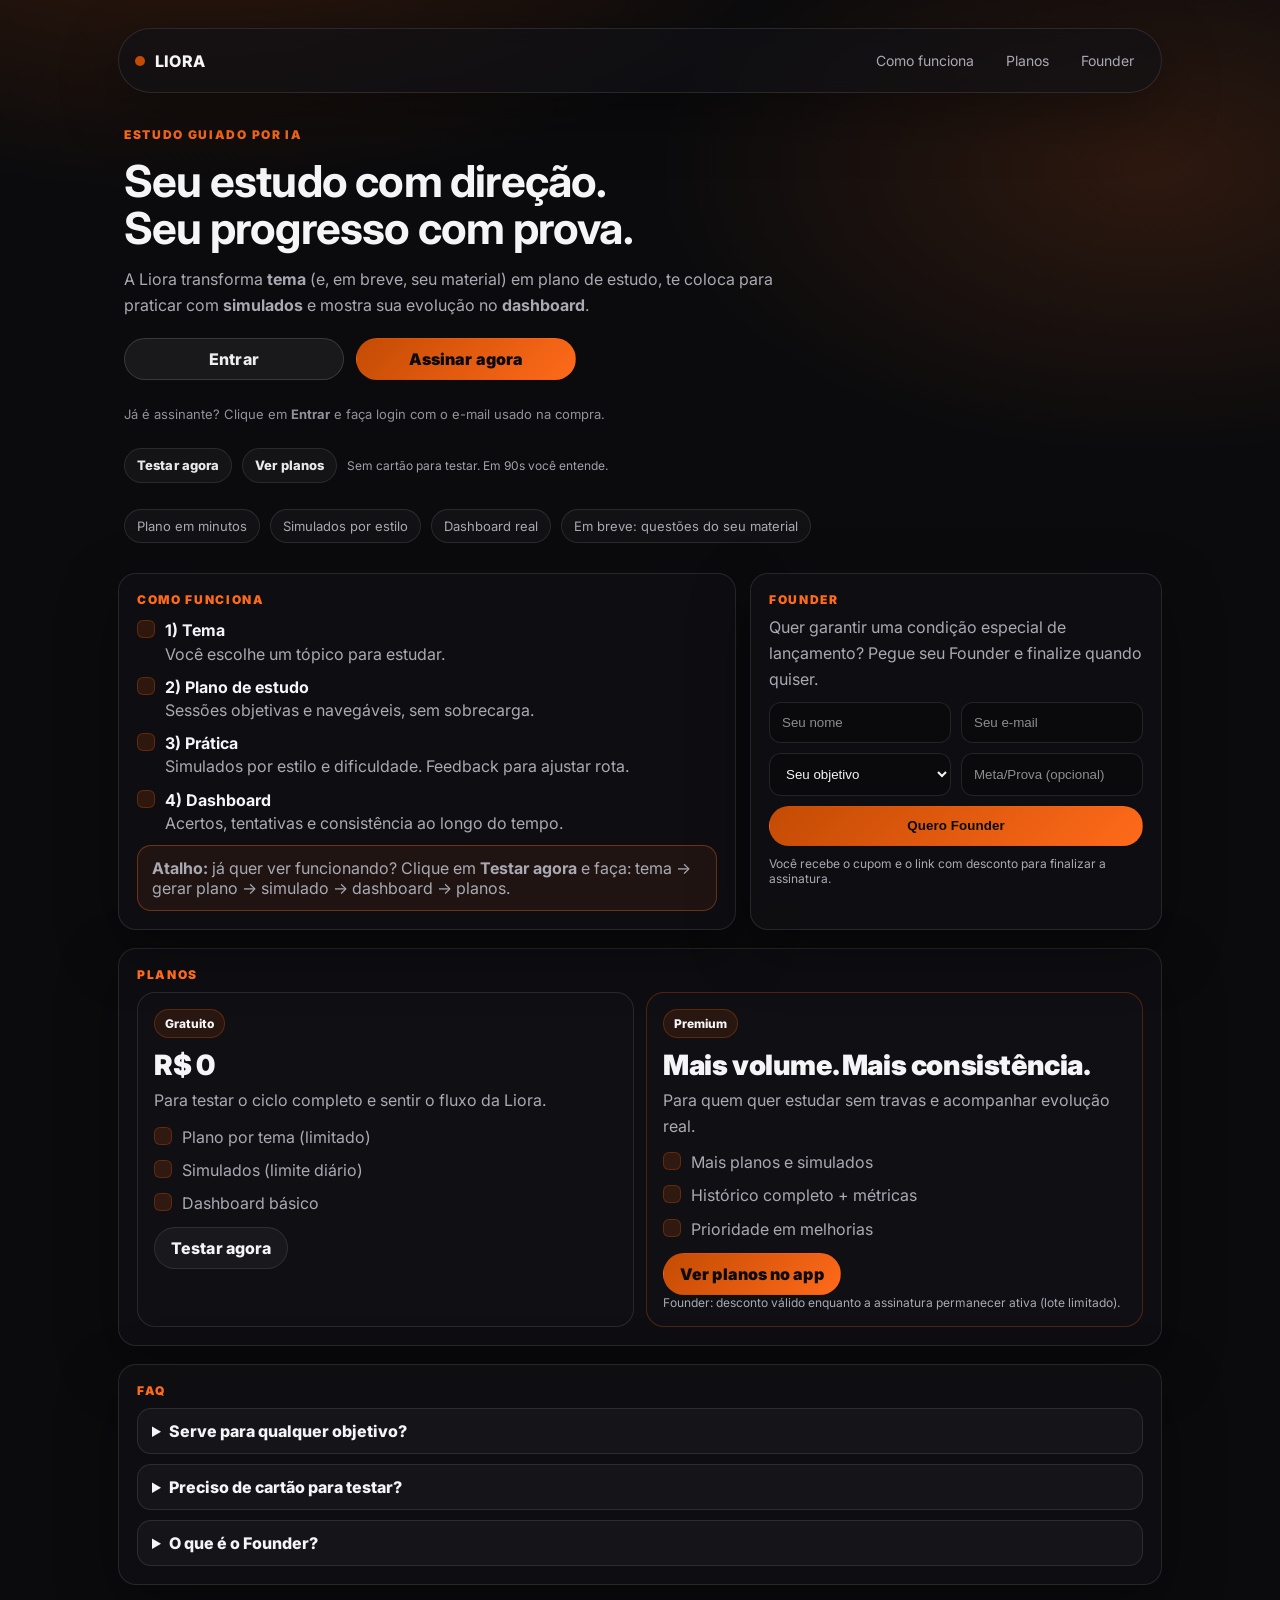
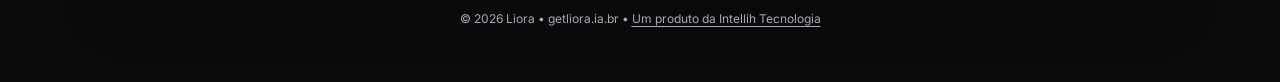
==== public/index.html @ 75ea6aef "Update index.html" ====
<!doctype html>
<html lang="pt-BR">
<head>
  <meta charset="utf-8" />
  <meta name="viewport" content="width=device-width, initial-scale=1" />
  <title>Liora — Estudo guiado por IA</title>
  <meta name="description" content="Transforme um tema em plano, pratique com simulados e acompanhe evolução no dashboard. Liora: estudo guiado por IA." />
  <meta name="theme-color" content="#0b0b0d" />

  <link rel="icon" href="/favicon.ico" />

  <!-- Open Graph -->
  <meta property="og:title" content="Liora — Estudo guiado por IA" />
  <meta property="og:description" content="Plano + Simulados + Dashboard. Estude com direção e consistência." />
  <meta property="og:type" content="website" />

  <!-- Fonte -->
  <link rel="preconnect" href="https://fonts.googleapis.com" />
  <link rel="preconnect" href="https://fonts.gstatic.com" crossorigin />
  <link href="https://fonts.googleapis.com/css2?family=Inter:wght@400;500;600;700;800;900&display=swap" rel="stylesheet" />

  <style>
    :root{
      --bg:#0b0b0d; --card:#121216; --text:#f5f5f7; --muted:#a9a9b3;
      --border: rgba(255,255,255,.10);
      --brand:#c44b04;
      --shadow: 0 20px 60px rgba(0,0,0,.35);
      --radius: 18px;
      --max: 1080px;
    }
    *{box-sizing:border-box}
    body{
      margin:0;
      font-family: Inter, ui-sans-serif, system-ui, -apple-system, Segoe UI, Roboto, Arial;
      background:
        radial-gradient(1100px 600px at 15% -10%, rgba(196,75,4,.25), transparent 60%),
        radial-gradient(900px 520px at 90% 10%, rgba(255,106,26,.14), transparent 55%),
        var(--bg);
      color:var(--text);
    }
    a{color:inherit; text-decoration:none}
    .wrap{max-width:var(--max); margin:0 auto; padding:28px 18px 56px}
    .nav{
      display:flex; align-items:center; justify-content:space-between;
      padding:14px 16px;
      border:1px solid var(--border);
      border-radius:999px;
      background: rgba(18,18,22,.65);
      backdrop-filter: blur(8px);
      box-shadow: var(--shadow);
      position: sticky; top: 14px; z-index: 10;
    }
    .brand{
      display:flex; gap:10px; align-items:center;
      font-weight:800; letter-spacing:.2px;
    }
    .dot{width:10px; height:10px; border-radius:50%; background:var(--brand)}
    .navlinks{display:flex; gap:10px; align-items:center; color:var(--muted); font-size:14px}
    .navlinks a{
      padding:8px 10px; border-radius:999px;
      border:1px solid transparent;
    }
    .navlinks a:hover{
      background: rgba(255,255,255,.06);
      border-color: rgba(255,255,255,.08);
      color: var(--text);
    }
    .hero{padding:34px 6px 12px; display:grid; gap:16px}
    .kicker{
      color:#ff6a1a; font-weight:900; font-size:12px;
      letter-spacing:.14em; text-transform:uppercase;
    }
    h1{
      margin:0;
      font-size:44px;
      line-height:1.06;
      letter-spacing:-.8px;
    }
    .sub{
      color:var(--muted);
      font-size:16px;
      line-height:1.6;
      max-width:68ch;
      margin:0;
    }
    .ctaRow{display:flex; gap:12px; flex-wrap:wrap; align-items:center; margin-top:4px}

    .btn{
      display:inline-flex; align-items:center; justify-content:center; gap:10px;
      padding:12px 16px;
      border-radius:999px;
      border:1px solid rgba(255,255,255,.10);
      background: rgba(255,255,255,.04);
      transition: transform .06s ease, background .15s ease, border-color .15s ease;
      user-select:none;
      cursor:pointer;
      font-weight:800;
      letter-spacing:.1px;
      line-height:1;
      white-space:nowrap;
    }
    .btn:hover{background: rgba(255,255,255,.07); border-color: rgba(255,255,255,.16)}
    .btn:active{transform: translateY(1px)}
    .btnPrimary{
      background: linear-gradient(135deg, #c44b04, #ff6a1a);
      border-color: transparent;
      color:#0b0b0d;
      font-weight:900;
    }
    .btnSecondary{
      background: rgba(255,255,255,.06);
      border-color: rgba(255,255,255,.14);
      color: rgba(255,255,255,.92);
    }
    .btnSecondary:hover{
      background: rgba(255,255,255,.09);
      border-color: rgba(255,255,255,.20);
    }
    .btnSmall{
      padding:10px 12px;
      font-size:13px;
    }

    .tiny{font-size:12px; color:var(--muted)}
    .pillRow{display:flex; gap:10px; flex-wrap:wrap; margin-top:10px}
    .pill{
      padding:8px 12px;
      border-radius:999px;
      border:1px solid rgba(255,255,255,.10);
      background: rgba(255,255,255,.03);
      color: var(--muted);
      font-size:13px;
    }
    .grid{
      margin-top:18px;
      display:grid;
      grid-template-columns: 1.2fr .8fr;
      gap:14px;
    }
    @media (max-width: 920px){
      .grid{grid-template-columns:1fr}
      h1{font-size:38px}
    }
    .card{
      border:1px solid rgba(255,255,255,.10);
      background: rgba(18,18,22,.65);
      border-radius: var(--radius);
      padding:18px;
      box-shadow: var(--shadow);
    }
    .list{margin:12px 0 0; padding:0; list-style:none; display:grid; gap:10px}
    .li{display:flex; gap:10px; align-items:flex-start; color:var(--muted); line-height:1.45}
    .check{
      width:18px; height:18px; border-radius:6px;
      background: rgba(196,75,4,.18);
      border:1px solid rgba(196,75,4,.35);
      flex:0 0 auto;
      margin-top:1px;
    }
    .li strong{color:var(--text)}
    .form{display:grid; gap:10px; margin-top:10px}
    .row{display:grid; grid-template-columns:1fr 1fr; gap:10px}
    @media (max-width:700px){ .row{grid-template-columns:1fr} }
    input, select{
      width:100%;
      padding:12px 12px;
      border-radius: 12px;
      border:1px solid rgba(255,255,255,.10);
      background: rgba(0,0,0,.25);
      color: var(--text);
      outline:none;
    }
    input::placeholder{color:#8d8d8d}
    .section{margin-top:18px}
    .pricing{display:grid; grid-template-columns:1fr 1fr; gap:12px; margin-top:10px}
    @media (max-width:920px){ .pricing{grid-template-columns:1fr} }
    .price{
      border:1px solid rgba(255,255,255,.10);
      border-radius: var(--radius);
      background: rgba(18,18,22,.65);
      padding:16px;
    }
    .tag{
      display:inline-flex; align-items:center; gap:8px;
      border:1px solid rgba(196,75,4,.35);
      background: rgba(196,75,4,.14);
      color: var(--text);
      padding:6px 10px;
      border-radius:999px;
      font-size:12px;
      font-weight:800;
    }
    .big{font-size:28px; font-weight:950; letter-spacing:-.4px; margin:10px 0 6px}
    .faq{display:grid; gap:10px; margin-top:10px}
    details{
      border:1px solid rgba(255,255,255,.10);
      background: rgba(255,255,255,.03);
      border-radius:14px;
      padding:12px 14px;
    }
    summary{cursor:pointer; font-weight:800}
    footer{margin-top:26px; color:var(--muted); font-size:12px; text-align:center}
    .danger{
      border:1px solid rgba(255,106,26,.35);
      background: rgba(255,106,26,.08);
      border-radius: 14px;
      padding:12px 14px;
      color: var(--muted);
      margin-top:10px;
    }
    code{font-family: ui-monospace, SFMono-Regular, Menlo, Monaco, Consolas, "Liberation Mono", monospace}

    /* =============================
       MODAL Founder (HTML fixo)
    ============================= */
    .modal{
      position:fixed; inset:0;
      display:none;
      align-items:center; justify-content:center;
      padding:18px;
      z-index:9999;
    }
    .modal.is-open{display:flex;}
    .modalBack{
      position:absolute; inset:0;
      background: rgba(0,0,0,.62);
      backdrop-filter: blur(6px);
    }
    .modalCard{
      position:relative;
      width:min(640px, 92vw);
      border:1px solid rgba(255,255,255,.12);
      background: rgba(18,18,22,.92);
      border-radius: 20px;
      box-shadow: 0 30px 90px rgba(0,0,0,.55);
      padding:18px;
    }
    .modalHead{
      display:flex; align-items:flex-start; justify-content:space-between; gap:12px;
    }
    .modalTitle{
      font-size:18px; font-weight:950; letter-spacing:-.2px;
    }
    .modalSub{
      margin-top:6px;
      color:var(--muted);
      font-size:13px;
      line-height:1.5;
      max-width:60ch;
    }
    .couponBox{
      margin-top:14px;
      border:1px dashed rgba(255,255,255,.18);
      border-radius: 16px;
      padding:14px;
      background: rgba(255,255,255,.03);
    }
    .couponLabel{
      color:var(--muted);
      font-size:12px;
      margin-bottom:8px;
    }
    .couponRow{
      display:flex;
      align-items:center;
      justify-content:space-between;
      gap:10px;
      flex-wrap:wrap;
    }
    .couponCode{
      font-size:22px;
      font-weight:950;
      letter-spacing:.14em;
    }
    .modalNote{
      margin-top:10px;
      color:var(--muted);
      font-size:12px;
      line-height:1.55;
    }
    .modalActions{
      margin-top:14px;
      display:flex;
      gap:10px;
      flex-wrap:wrap;
      justify-content:flex-start;
    }
  </style>
<!-- Meta Pixel Code -->
<script>
  !function(f,b,e,v,n,t,s)
  {if(f.fbq)return;n=f.fbq=function(){n.callMethod?
  n.callMethod.apply(n,arguments):n.queue.push(arguments)};
  if(!f._fbq)f._fbq=n;
  n.push=n;
  n.loaded=!0;
  n.version='2.0';
  n.queue=[];
  t=b.createElement(e);
  t.async=!0;
  t.src=v;
  s=b.getElementsByTagName(e)[0];
  s.parentNode.insertBefore(t,s)}(window, document,'script',
  'https://connect.facebook.net/en_US/fbevents.js');

  fbq('init', '1216858680616772');
  fbq('track', 'PageView');
</script>
<noscript>
  <img height="1" width="1" style="display:none"
       src="https://www.facebook.com/tr?id=1216858680616772&ev=PageView&noscript=1"/>
</noscript>
<!-- End Meta Pixel Code -->
</head>

<body>
  <div class="wrap">
    <div class="nav">
      <div class="brand"><span class="dot"></span><span>LIORA</span></div>
      <div class="navlinks">
        <a href="#como-funciona" data-ev="nav_how">Como funciona</a>
        <a href="#pricing" data-ev="nav_pricing">Planos</a>
        <a href="#founder" data-ev="nav_founder">Founder</a>
      </div>
    </div>

    <section class="hero">
      <div class="kicker">Estudo guiado por IA</div>
      <h1>Seu estudo com direção.<br>Seu progresso com prova.</h1>
      <p class="sub">
        A Liora transforma <strong>tema</strong> (e, em breve, seu material) em plano de estudo,
        te coloca para praticar com <strong>simulados</strong> e mostra sua evolução no <strong>dashboard</strong>.
      </p>

    <div class="ctaRow" style="display:flex; gap:12px; flex-wrap:wrap; align-items:center; margin-top:4px;">
      <a href="/app#login" class="btn btnSecondary" style="min-width:220px; text-align:center;">
        Entrar
      </a>
    
      <a href="https://pay.hotmart.com/I104401854N" class="btn btnPrimary" style="min-width:220px; text-align:center;" target="_blank" rel="noopener noreferrer">
        Assinar agora
      </a>
    </div>
    
    <div style="margin-top:10px; font-size:13px; opacity:.85; color: var(--muted);">
      Já é assinante? Clique em <b>Entrar</b> e faça login com o e-mail usado na compra.
    </div>
    
    <div class="ctaRow" style="display:flex; gap:10px; flex-wrap:wrap; margin-top:10px; opacity:.95;">
      <a class="btn btnSmall" id="btnTestar" href="/app#home" data-ev="cta_testar">
        Testar agora
      </a>
    
      <a class="btn btnSmall" href="/app#pricing" data-ev="cta_planos">
        Ver planos
      </a>
    
      <span class="tiny">Sem cartão para testar. Em 90s você entende.</span>
    </div>
      <div class="pillRow">
        <div class="pill">Plano em minutos</div>
        <div class="pill">Simulados por estilo</div>
        <div class="pill">Dashboard real</div>
        <div class="pill">Em breve: questões do seu material</div>
      </div>
    </section>

    <section id="como-funciona" class="grid">
      <div class="card">
        <div class="kicker">Como funciona</div>
        <ul class="list">
          <li class="li"><span class="check"></span><div><strong>1) Tema</strong><br>Você escolhe um tópico para estudar.</div></li>
          <li class="li"><span class="check"></span><div><strong>2) Plano de estudo</strong><br>Sessões objetivas e navegáveis, sem sobrecarga.</div></li>
          <li class="li"><span class="check"></span><div><strong>3) Prática</strong><br>Simulados por estilo e dificuldade. Feedback para ajustar rota.</div></li>
          <li class="li"><span class="check"></span><div><strong>4) Dashboard</strong><br>Acertos, tentativas e consistência ao longo do tempo.</div></li>
        </ul>

        <div class="danger">
          <strong>Atalho:</strong> já quer ver funcionando? Clique em <strong>Testar agora</strong> e faça:
          tema → gerar plano → simulado → dashboard → planos.
        </div>
      </div>

      <div class="card" id="founder">
        <div class="kicker">Founder</div>
        <p class="sub" style="margin-top:8px;">
          Quer garantir uma condição especial de lançamento? Pegue seu Founder e finalize quando quiser.
        </p>

        <form class="form" id="leadForm" autocomplete="on">
          <div class="row">
            <input name="nome" placeholder="Seu nome" />
            <input name="email" placeholder="Seu e-mail" type="email" required />
          </div>

          <div class="row">
            <select name="area">
              <option value="" disabled selected>Seu objetivo</option>
              <option>Concurso</option>
              <option>Certificação</option>
              <option>Faculdade</option>
              <option>Avaliação/Prova</option>
              <option>Outro</option>
            </select>
            <input name="prova" placeholder="Meta/Prova (opcional)" />
          </div>

          <button class="btn btnPrimary btnFounder" type="submit" id="btnFounder" data-ev="founder_submit">
            Quero Founder
          </button>

          <div class="tiny" id="founderHint">
            Você recebe o cupom e o link com desconto para finalizar a assinatura.
          </div>
        </form>
      </div>
    </section>

    <section id="pricing" class="section card">
      <div class="kicker">Planos</div>

      <div class="pricing">
        <div class="price">
          <div class="tag">Gratuito</div>
          <div class="big">R$ 0</div>
          <p class="sub">Para testar o ciclo completo e sentir o fluxo da Liora.</p>
          <ul class="list">
            <li class="li"><span class="check"></span><div>Plano por tema (limitado)</div></li>
            <li class="li"><span class="check"></span><div>Simulados (limite diário)</div></li>
            <li class="li"><span class="check"></span><div>Dashboard básico</div></li>
          </ul>
          <div class="ctaRow" style="margin-top:12px;">
            <a class="btn" href="/app#home" data-ev="pricing_testar">Testar agora</a>
          </div>
        </div>

        <div class="price" style="border-color: rgba(196,75,4,.35);">
          <div class="tag">Premium</div>
          <div class="big">Mais volume. Mais consistência.</div>
          <p class="sub">Para quem quer estudar sem travas e acompanhar evolução real.</p>
          <ul class="list">
            <li class="li"><span class="check"></span><div>Mais planos e simulados</div></li>
            <li class="li"><span class="check"></span><div>Histórico completo + métricas</div></li>
            <li class="li"><span class="check"></span><div>Prioridade em melhorias</div></li>
          </ul>
          <div class="ctaRow" style="margin-top:12px;">
            <a class="btn btnPrimary" href="/app#pricing" data-ev="pricing_ver_no_app">Ver planos no app</a>
          </div>
          <div class="tiny">
            Founder: desconto válido enquanto a assinatura permanecer ativa (lote limitado).
          </div>
        </div>
      </div>
    </section>

    <section class="section card">
      <div class="kicker">FAQ</div>
      <div class="faq">
        <details>
          <summary>Serve para qualquer objetivo?</summary>
          <div class="sub" style="margin-top:8px;">
            Sim. O ciclo é universal: plano por tema + prática + revisão por métricas.
          </div>
        </details>
        <details>
          <summary>Preciso de cartão para testar?</summary>
          <div class="sub" style="margin-top:8px;">
            Não. O gratuito é para você experimentar o fluxo completo antes de assinar.
          </div>
        </details>
        <details>
          <summary>O que é o Founder?</summary>
          <div class="sub" style="margin-top:8px;">
            Founder é uma condição especial de lançamento. Você recebe o cupom e o link com desconto.
            O desconto vale enquanto a assinatura permanecer ativa.
          </div>
        </details>
      </div>
    </section>

    <footer style="margin-top:26px; color:#a9a9b3; font-size:12px; text-align:center;">
      © <span id="yr"></span> Liora • getliora.ia.br •
      <a href="https://www.intellih.com.br/" target="_blank" rel="noopener noreferrer"
         style="color:inherit; text-decoration:underline; text-underline-offset:3px;">
        Um produto da Intellih Tecnologia
      </a>
    </footer>
  </div>

  <!-- Modal Founder (único, fixo no HTML) -->
  <div class="modal" id="founderModal" aria-hidden="true">
    <div class="modalBack" data-modal="close"></div>

    <div class="modalCard" role="dialog" aria-modal="true" aria-labelledby="founderTitle">
      <div class="modalHead">
        <div>
          <div class="modalTitle" id="founderTitle">Seu Founder está pronto</div>
          <div class="modalSub">
            Use o link com desconto (recomendado) ou copie o cupom e cole no checkout.
          </div>
        </div>

        <button class="btn btnSecondary btnSmall" type="button" data-modal="close">Fechar</button>
      </div>

      <div class="couponBox">
        <div class="couponLabel">Cupom</div>

        <div class="couponRow">
          <div class="couponCode" id="couponCode">FOUNDER30</div>
          <button class="btn btnSecondary btnSmall" type="button" id="btnCopyCoupon">Copiar</button>
        </div>

        <div class="modalNote">
          Desconto Founder válido enquanto a assinatura permanecer ativa. Lote limitado.
        </div>
      </div>

      <div class="modalActions">
        <a class="btn btnPrimary" id="btnPayFounder" href="https://pay.hotmart.com/I104401854N?off=oplx5hku" target="_blank" rel="noopener noreferrer">
          Assinar com desconto Founder
        </a>

        <a class="btn btnSecondary" href="/app#pricing" id="btnPlansApp">
          Ver planos no app
        </a>
      </div>
    </div>
  </div>

  <script>
    // =============================
    // Tracking mínimo (opcional)
    // =============================
    window.lioraDebug = window.lioraDebug ?? false;

    function track(ev, data = {}) {
      try {
        if (window.lioraDebug) console.log("📍", ev, data);
        if (typeof window.gtag === "function") window.gtag("event", ev, data);
        if (typeof window.fbq === "function") window.fbq("trackCustom", ev, data);
      } catch (e) {}
    }

    track("liora_lp_view", { path: location.pathname + location.hash });

    document.querySelectorAll("[data-ev]").forEach((el) => {
      el.addEventListener("click", () => {
        track("liora_lp_click", { id: el.getAttribute("data-ev") });
      });
    });

    document.getElementById("yr").textContent = new Date().getFullYear();

    // =============================
    // Founder (salva lead + abre modal sem reload)
    // =============================
    const COUPON = "FOUNDER30";
    const CHECKOUT_URL = "https://pay.hotmart.com/I104401854N?off=oplx5hku";

    const form = document.getElementById("leadForm");
    const btnFounder = document.getElementById("btnFounder");

    function openFounderModal() {
      const modal = document.getElementById("founderModal");
      if (!modal) return;

      modal.classList.add("is-open");
      modal.setAttribute("aria-hidden", "false");
      document.body.style.overflow = "hidden";

      const couponEl = modal.querySelector("#couponCode");
      if (couponEl) couponEl.textContent = COUPON;

      const pay = document.getElementById("btnPayFounder");
      if (pay) pay.href = CHECKOUT_URL;

      setTimeout(() => {
        modal.querySelector("#btnCopyCoupon")?.focus();
      }, 20);

      track("liora_founder_open", { coupon: COUPON });
    }

    function closeFounderModal() {
      const modal = document.getElementById("founderModal");
      if (!modal) return;

      modal.classList.remove("is-open");
      modal.setAttribute("aria-hidden", "true");
      document.body.style.overflow = "";

      track("liora_founder_close", {});
    }

    function copyText(text) {
      try {
        if (navigator.clipboard && navigator.clipboard.writeText) {
          return navigator.clipboard.writeText(text);
        }
      } catch {}
      return new Promise((resolve, reject) => {
        try {
          const ta = document.createElement("textarea");
          ta.value = text;
          ta.style.position = "fixed";
          ta.style.left = "-9999px";
          document.body.appendChild(ta);
          ta.select();
          document.execCommand("copy");
          ta.remove();
          resolve();
        } catch (e) {
          reject(e);
        }
      });
    }

    // Submit do form: impede reload, salva lead no Supabase via /api/founder e abre modal
    form?.addEventListener("submit", async (ev) => {
      ev.preventDefault();

      const fd = new FormData(form);

      const payload = {
        name: (fd.get("nome") || "").toString().trim(),
        email: (fd.get("email") || "").toString().trim(),
        niche: (fd.get("area") || "").toString().trim(),
        banca: (fd.get("prova") || "").toString().trim(),
        page_url: location.href,
        user_agent: navigator.userAgent
      };

      if (!payload.email) {
        alert("Informe seu e-mail para liberar o Founder.");
        return;
      }

      const oldText = btnFounder?.textContent;
      if (btnFounder) {
        btnFounder.disabled = true;
        btnFounder.textContent = "Liberando...";
      }

      try {
        track("liora_lead_submit", { place: "landing" });

        const res = await fetch("/api/founder", {
          method: "POST",
          headers: { "Content-Type": "application/json" },
          body: JSON.stringify(payload)
        });

        const data = await res.json().catch(() => ({}));

        if (!res.ok || !data?.ok) {
          throw new Error(data?.error || "Falha ao salvar seu cadastro.");
        }

        const coupon = (data.coupon || COUPON).toString().trim();

        const modal = document.getElementById("founderModal");
        modal?.querySelector("#couponCode")?.replaceChildren(document.createTextNode(coupon));

        track("liora_founder_lead_ok", { coupon });

        openFounderModal();
      } catch (err) {
        console.error("[Founder]", err);
        alert("Não consegui liberar agora. Tente novamente em instantes.");
        track("liora_founder_lead_fail", { msg: String(err?.message || err) });
      } finally {
        if (btnFounder) {
          btnFounder.disabled = false;
          btnFounder.textContent = oldText || "Quero Founder";
        }
      }
    });

    // Fechar modal via backdrop e botões com data-modal="close"
    document.addEventListener("click", (ev) => {
      const modal = document.getElementById("founderModal");
      if (!modal || !modal.classList.contains("is-open")) return;

      const closeEl = ev.target.closest("[data-modal]");
      if (closeEl?.getAttribute("data-modal") === "close") {
        closeFounderModal();
        return;
      }

      // Copiar cupom
      const copyBtn = ev.target.closest("#btnCopyCoupon");
      if (copyBtn) {
        const codeEl = modal.querySelector("#couponCode");
        const txt = (codeEl?.textContent || COUPON).trim();

        copyText(txt)
          .then(() => {
            copyBtn.textContent = "Copiado";
            track("liora_founder_copy", { coupon: txt });
            setTimeout(() => (copyBtn.textContent = "Copiar"), 1200);
          })
          .catch(() => {
            copyBtn.textContent = "Falhou";
            setTimeout(() => (copyBtn.textContent = "Copiar"), 1200);
          });
      }
    });

    // ESC fecha
    window.addEventListener("keydown", (ev) => {
      const modal = document.getElementById("founderModal");
      if (ev.key === "Escape" && modal?.classList.contains("is-open")) closeFounderModal();
    });
  </script>
</body>
</html>
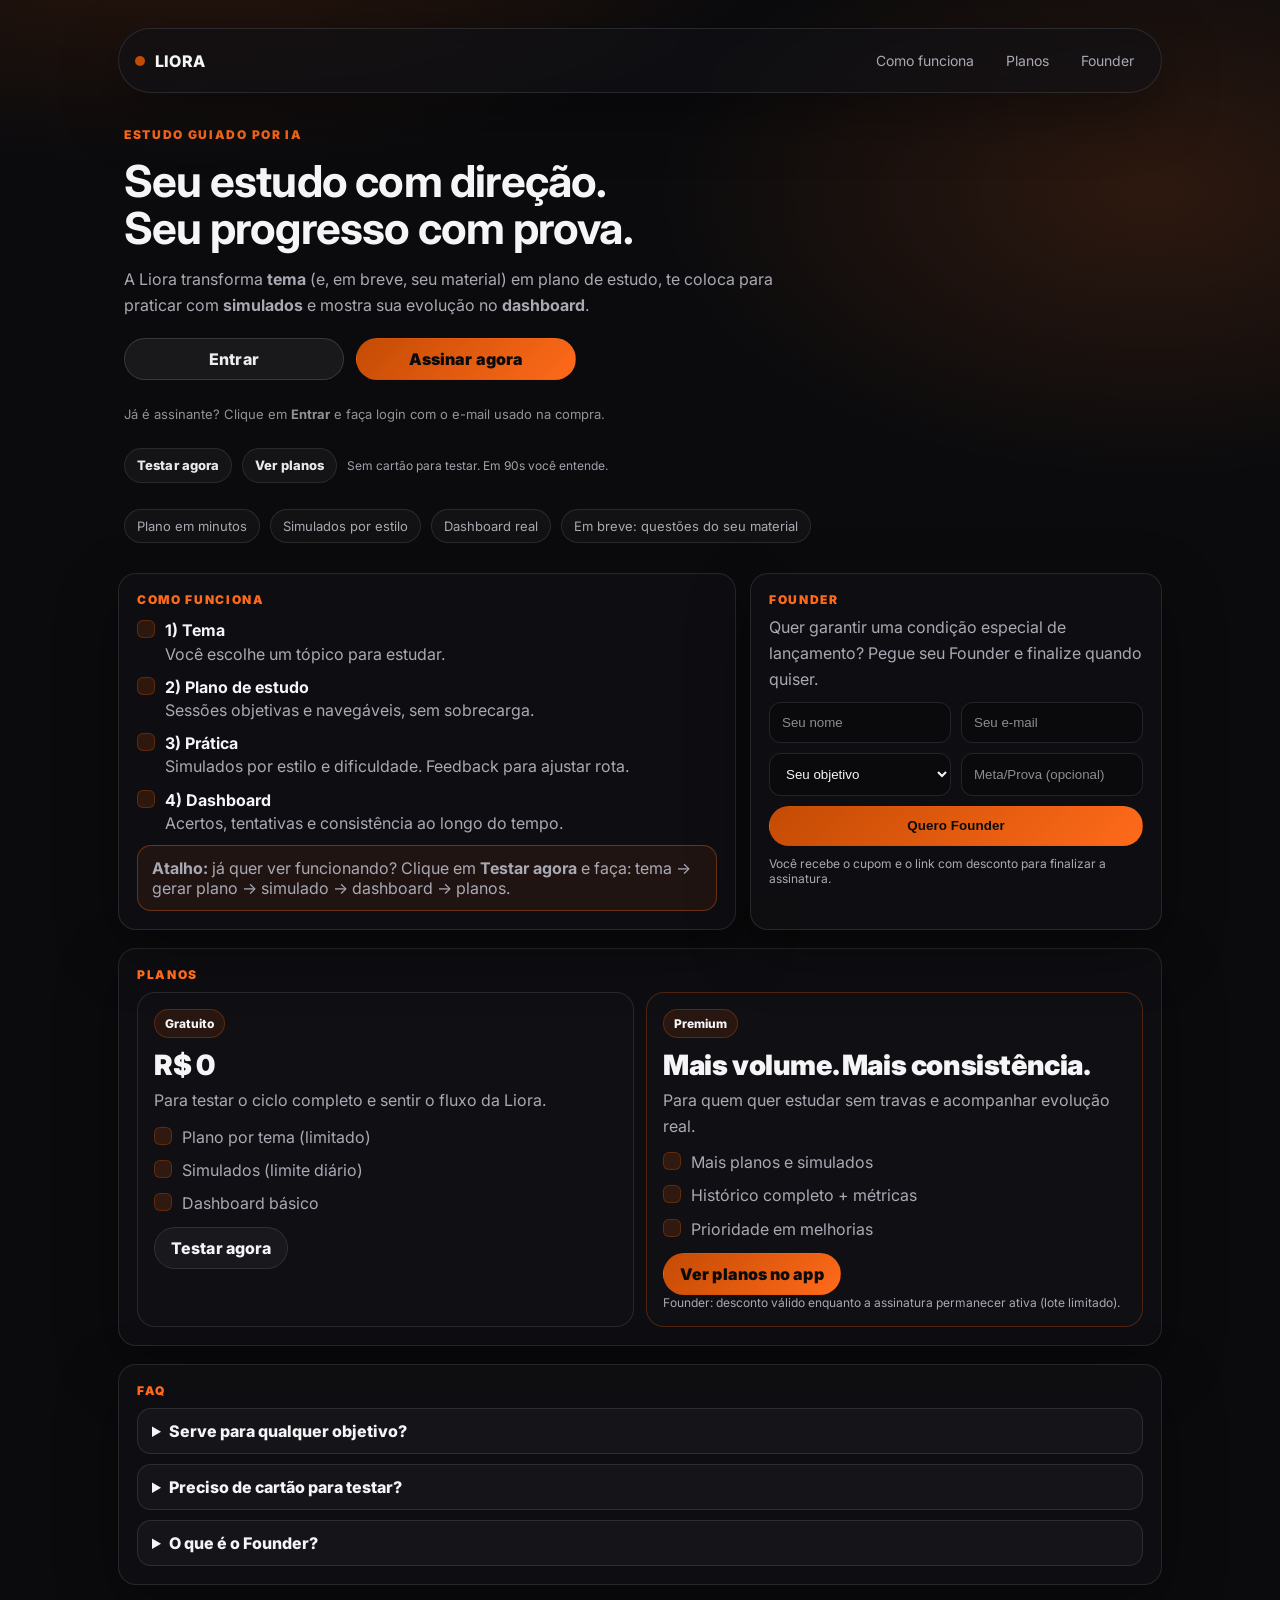
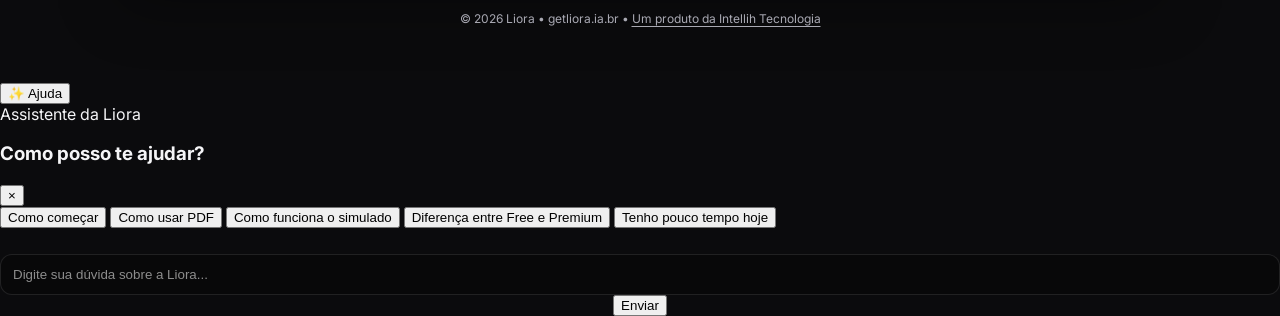
==== commit ace6ddfa: "Update index.html" ====
--- a/public/index.html
+++ b/public/index.html
@@ -18,6 +18,32 @@
   <link rel="preconnect" href="https://fonts.googleapis.com" />
   <link rel="preconnect" href="https://fonts.gstatic.com" crossorigin />
   <link href="https://fonts.googleapis.com/css2?family=Inter:wght@400;500;600;700;800;900&display=swap" rel="stylesheet" />
+
+  <!-- Meta Pixel Code -->
+  <script>
+    !function(f,b,e,v,n,t,s)
+    {if(f.fbq)return;n=f.fbq=function(){n.callMethod?
+    n.callMethod.apply(n,arguments):n.queue.push(arguments)};
+    if(!f._fbq)f._fbq=n;
+    n.push=n;
+    n.loaded=!0;
+    n.version='2.0';
+    n.queue=[];
+    t=b.createElement(e);
+    t.async=!0;
+    t.src=v;
+    s=b.getElementsByTagName(e)[0];
+    s.parentNode.insertBefore(t,s)}(window, document,'script',
+    'https://connect.facebook.net/en_US/fbevents.js');
+
+    fbq('init', '1216858680616772');
+    fbq('track', 'PageView');
+  </script>
+  <noscript>
+    <img height="1" width="1" style="display:none"
+         src="https://www.facebook.com/tr?id=1216858680616772&ev=PageView&noscript=1"/>
+  </noscript>
+  <!-- End Meta Pixel Code -->
 
   <style>
     :root{
@@ -210,9 +236,6 @@
     }
     code{font-family: ui-monospace, SFMono-Regular, Menlo, Monaco, Consolas, "Liberation Mono", monospace}
 
-    /* =============================
-       MODAL Founder (HTML fixo)
-    ============================= */
     .modal{
       position:fixed; inset:0;
       display:none;
@@ -286,31 +309,6 @@
       justify-content:flex-start;
     }
   </style>
-<!-- Meta Pixel Code -->
-<script>
-  !function(f,b,e,v,n,t,s)
-  {if(f.fbq)return;n=f.fbq=function(){n.callMethod?
-  n.callMethod.apply(n,arguments):n.queue.push(arguments)};
-  if(!f._fbq)f._fbq=n;
-  n.push=n;
-  n.loaded=!0;
-  n.version='2.0';
-  n.queue=[];
-  t=b.createElement(e);
-  t.async=!0;
-  t.src=v;
-  s=b.getElementsByTagName(e)[0];
-  s.parentNode.insertBefore(t,s)}(window, document,'script',
-  'https://connect.facebook.net/en_US/fbevents.js');
-
-  fbq('init', '1216858680616772');
-  fbq('track', 'PageView');
-</script>
-<noscript>
-  <img height="1" width="1" style="display:none"
-       src="https://www.facebook.com/tr?id=1216858680616772&ev=PageView&noscript=1"/>
-</noscript>
-<!-- End Meta Pixel Code -->
 </head>
 
 <body>
@@ -332,31 +330,41 @@
         te coloca para praticar com <strong>simulados</strong> e mostra sua evolução no <strong>dashboard</strong>.
       </p>
 
-    <div class="ctaRow" style="display:flex; gap:12px; flex-wrap:wrap; align-items:center; margin-top:4px;">
-      <a href="/app#login" class="btn btnSecondary" style="min-width:220px; text-align:center;">
-        Entrar
-      </a>
-    
-      <a href="https://pay.hotmart.com/I104401854N" class="btn btnPrimary" style="min-width:220px; text-align:center;" target="_blank" rel="noopener noreferrer">
-        Assinar agora
-      </a>
-    </div>
-    
-    <div style="margin-top:10px; font-size:13px; opacity:.85; color: var(--muted);">
-      Já é assinante? Clique em <b>Entrar</b> e faça login com o e-mail usado na compra.
-    </div>
-    
-    <div class="ctaRow" style="display:flex; gap:10px; flex-wrap:wrap; margin-top:10px; opacity:.95;">
-      <a class="btn btnSmall" id="btnTestar" href="/app#home" data-ev="cta_testar">
-        Testar agora
-      </a>
-    
-      <a class="btn btnSmall" href="/app#pricing" data-ev="cta_planos">
-        Ver planos
-      </a>
-    
-      <span class="tiny">Sem cartão para testar. Em 90s você entende.</span>
-    </div>
+      <div class="ctaRow" style="display:flex; gap:12px; flex-wrap:wrap; align-items:center; margin-top:4px;">
+        <a href="/app#login" class="btn btnSecondary" style="min-width:220px; text-align:center;">
+          Entrar
+        </a>
+
+        <a
+          href="https://pay.hotmart.com/I104401854N"
+          class="btn btnPrimary js-meta-checkout"
+          style="min-width:220px; text-align:center;"
+          target="_blank"
+          rel="noopener noreferrer"
+          data-offer="monthly"
+          data-checkout-name="Liora Mensal"
+          data-checkout-url="https://pay.hotmart.com/I104401854N"
+        >
+          Assinar agora
+        </a>
+      </div>
+
+      <div style="margin-top:10px; font-size:13px; opacity:.85; color: var(--muted);">
+        Já é assinante? Clique em <b>Entrar</b> e faça login com o e-mail usado na compra.
+      </div>
+
+      <div class="ctaRow" style="display:flex; gap:10px; flex-wrap:wrap; margin-top:10px; opacity:.95;">
+        <a class="btn btnSmall" id="btnTestar" href="/app#home" data-ev="cta_testar">
+          Testar agora
+        </a>
+
+        <a class="btn btnSmall" href="/app#pricing" data-ev="cta_planos">
+          Ver planos
+        </a>
+
+        <span class="tiny">Sem cartão para testar. Em 90s você entende.</span>
+      </div>
+
       <div class="pillRow">
         <div class="pill">Plano em minutos</div>
         <div class="pill">Simulados por estilo</div>
@@ -487,7 +495,6 @@
     </footer>
   </div>
 
-  <!-- Modal Founder (único, fixo no HTML) -->
   <div class="modal" id="founderModal" aria-hidden="true">
     <div class="modalBack" data-modal="close"></div>
 
@@ -517,7 +524,17 @@
       </div>
 
       <div class="modalActions">
-        <a class="btn btnPrimary" id="btnPayFounder" href="https://pay.hotmart.com/I104401854N?off=oplx5hku" target="_blank" rel="noopener noreferrer">
+        <a
+          class="btn btnPrimary js-meta-checkout"
+          id="btnPayFounder"
+          href="https://pay.hotmart.com/I104401854N?off=oplx5hku"
+          target="_blank"
+          rel="noopener noreferrer"
+          data-offer="founder"
+          data-coupon="FOUNDER30"
+          data-checkout-name="Liora Mensal Founder"
+          data-checkout-url="https://pay.hotmart.com/I104401854N?off=oplx5hku"
+        >
           Assinar com desconto Founder
         </a>
 
@@ -529,9 +546,6 @@
   </div>
 
   <script>
-    // =============================
-    // Tracking mínimo (opcional)
-    // =============================
     window.lioraDebug = window.lioraDebug ?? false;
 
     function track(ev, data = {}) {
@@ -542,6 +556,13 @@
       } catch (e) {}
     }
 
+    function trackMetaStandard(eventName, params = {}) {
+      try {
+        if (window.lioraDebug) console.log("🟦 Meta", eventName, params);
+        if (typeof window.fbq === "function") window.fbq("track", eventName, params);
+      } catch (e) {}
+    }
+
     track("liora_lp_view", { path: location.pathname + location.hash });
 
     document.querySelectorAll("[data-ev]").forEach((el) => {
@@ -552,9 +573,6 @@
 
     document.getElementById("yr").textContent = new Date().getFullYear();
 
-    // =============================
-    // Founder (salva lead + abre modal sem reload)
-    // =============================
     const COUPON = "FOUNDER30";
     const CHECKOUT_URL = "https://pay.hotmart.com/I104401854N?off=oplx5hku";
 
@@ -573,7 +591,11 @@
       if (couponEl) couponEl.textContent = COUPON;
 
       const pay = document.getElementById("btnPayFounder");
-      if (pay) pay.href = CHECKOUT_URL;
+      if (pay) {
+        pay.href = CHECKOUT_URL;
+        pay.setAttribute("data-checkout-url", CHECKOUT_URL);
+        pay.setAttribute("data-coupon", COUPON);
+      }
 
       setTimeout(() => {
         modal.querySelector("#btnCopyCoupon")?.focus();
@@ -616,7 +638,6 @@
       });
     }
 
-    // Submit do form: impede reload, salva lead no Supabase via /api/founder e abre modal
     form?.addEventListener("submit", async (ev) => {
       ev.preventDefault();
 
@@ -663,6 +684,13 @@
         modal?.querySelector("#couponCode")?.replaceChildren(document.createTextNode(coupon));
 
         track("liora_founder_lead_ok", { coupon });
+
+        trackMetaStandard("Lead", {
+          content_name: "Founder Liora",
+          content_category: "lead",
+          status: "qualified",
+          coupon: coupon
+        });
 
         openFounderModal();
       } catch (err) {
@@ -677,7 +705,6 @@
       }
     });
 
-    // Fechar modal via backdrop e botões com data-modal="close"
     document.addEventListener("click", (ev) => {
       const modal = document.getElementById("founderModal");
       if (!modal || !modal.classList.contains("is-open")) return;
@@ -688,7 +715,6 @@
         return;
       }
 
-      // Copiar cupom
       const copyBtn = ev.target.closest("#btnCopyCoupon");
       if (copyBtn) {
         const codeEl = modal.querySelector("#couponCode");
@@ -707,11 +733,108 @@
       }
     });
 
-    // ESC fecha
     window.addEventListener("keydown", (ev) => {
       const modal = document.getElementById("founderModal");
       if (ev.key === "Escape" && modal?.classList.contains("is-open")) closeFounderModal();
     });
+
+    (function () {
+      const pricing = document.getElementById("pricing");
+      if (!pricing || typeof IntersectionObserver === "undefined") return;
+
+      let sentPricingView = false;
+
+      const observer = new IntersectionObserver((entries) => {
+        entries.forEach((entry) => {
+          if (entry.isIntersecting && !sentPricingView) {
+            sentPricingView = true;
+
+            track("liora_pricing_view", { section: "pricing" });
+
+            trackMetaStandard("ViewContent", {
+              content_name: "Planos Liora",
+              content_category: "pricing",
+              content_type: "product_group"
+            });
+
+            observer.disconnect();
+          }
+        });
+      }, { threshold: 0.35 });
+
+      observer.observe(pricing);
+    })();
+
+    document.querySelectorAll(".js-meta-checkout").forEach((el) => {
+      el.addEventListener("click", () => {
+        const offer = (el.getAttribute("data-offer") || "monthly").trim();
+        const coupon = (el.getAttribute("data-coupon") || "").trim();
+        const checkoutName = (el.getAttribute("data-checkout-name") || "Liora Mensal").trim();
+        const url = (el.getAttribute("data-checkout-url") || el.getAttribute("href") || "").trim();
+
+        track("liora_checkout_click", {
+          offer,
+          coupon,
+          url
+        });
+
+        trackMetaStandard("InitiateCheckout", {
+          content_name: checkoutName,
+          content_category: "subscription",
+          content_type: "product",
+          value: 19.90,
+          currency: "BRL",
+          coupon: coupon || undefined
+        });
+      });
+    });
   </script>
+
+<!-- =========================================================
+🤖 Assistente da Liora — MVP
+Colar no final do <body>
+========================================================= -->
+<button id="lioraAssistBtn" class="liora-assist-btn" aria-label="Abrir assistente da Liora">
+  ✨ Ajuda
+</button>
+
+<div id="lioraAssistModal" class="liora-assist-modal" aria-hidden="true">
+  <div class="liora-assist-backdrop" data-close-assist="true"></div>
+
+  <section class="liora-assist-panel" role="dialog" aria-modal="true" aria-labelledby="lioraAssistTitle">
+    <header class="liora-assist-header">
+      <div>
+        <div class="liora-assist-kicker">Assistente da Liora</div>
+        <h3 id="lioraAssistTitle">Como posso te ajudar?</h3>
+      </div>
+      <button class="liora-assist-close" id="lioraAssistClose" aria-label="Fechar assistente">×</button>
+    </header>
+
+    <div class="liora-assist-body">
+      <div id="lioraAssistMessages" class="liora-assist-messages"></div>
+
+      <div id="lioraAssistQuickActions" class="liora-assist-quick-actions">
+        <button class="liora-chip" data-assist-prompt="Como começar">Como começar</button>
+        <button class="liora-chip" data-assist-prompt="Como usar PDF">Como usar PDF</button>
+        <button class="liora-chip" data-assist-prompt="Como funciona o simulado">Como funciona o simulado</button>
+        <button class="liora-chip" data-assist-prompt="Diferença entre Free e Premium">Diferença entre Free e Premium</button>
+        <button class="liora-chip" data-assist-prompt="Tenho pouco tempo hoje">Tenho pouco tempo hoje</button>
+      </div>
+    </div>
+
+    <footer class="liora-assist-footer">
+      <form id="lioraAssistForm" class="liora-assist-form">
+        <input
+          id="lioraAssistInput"
+          class="liora-assist-input"
+          type="text"
+          placeholder="Digite sua dúvida sobre a Liora..."
+          autocomplete="off"
+        />
+        <button type="submit" class="liora-assist-send">Enviar</button>
+      </form>
+    </footer>
+  </section>
+</div>
 </body>
 </html>
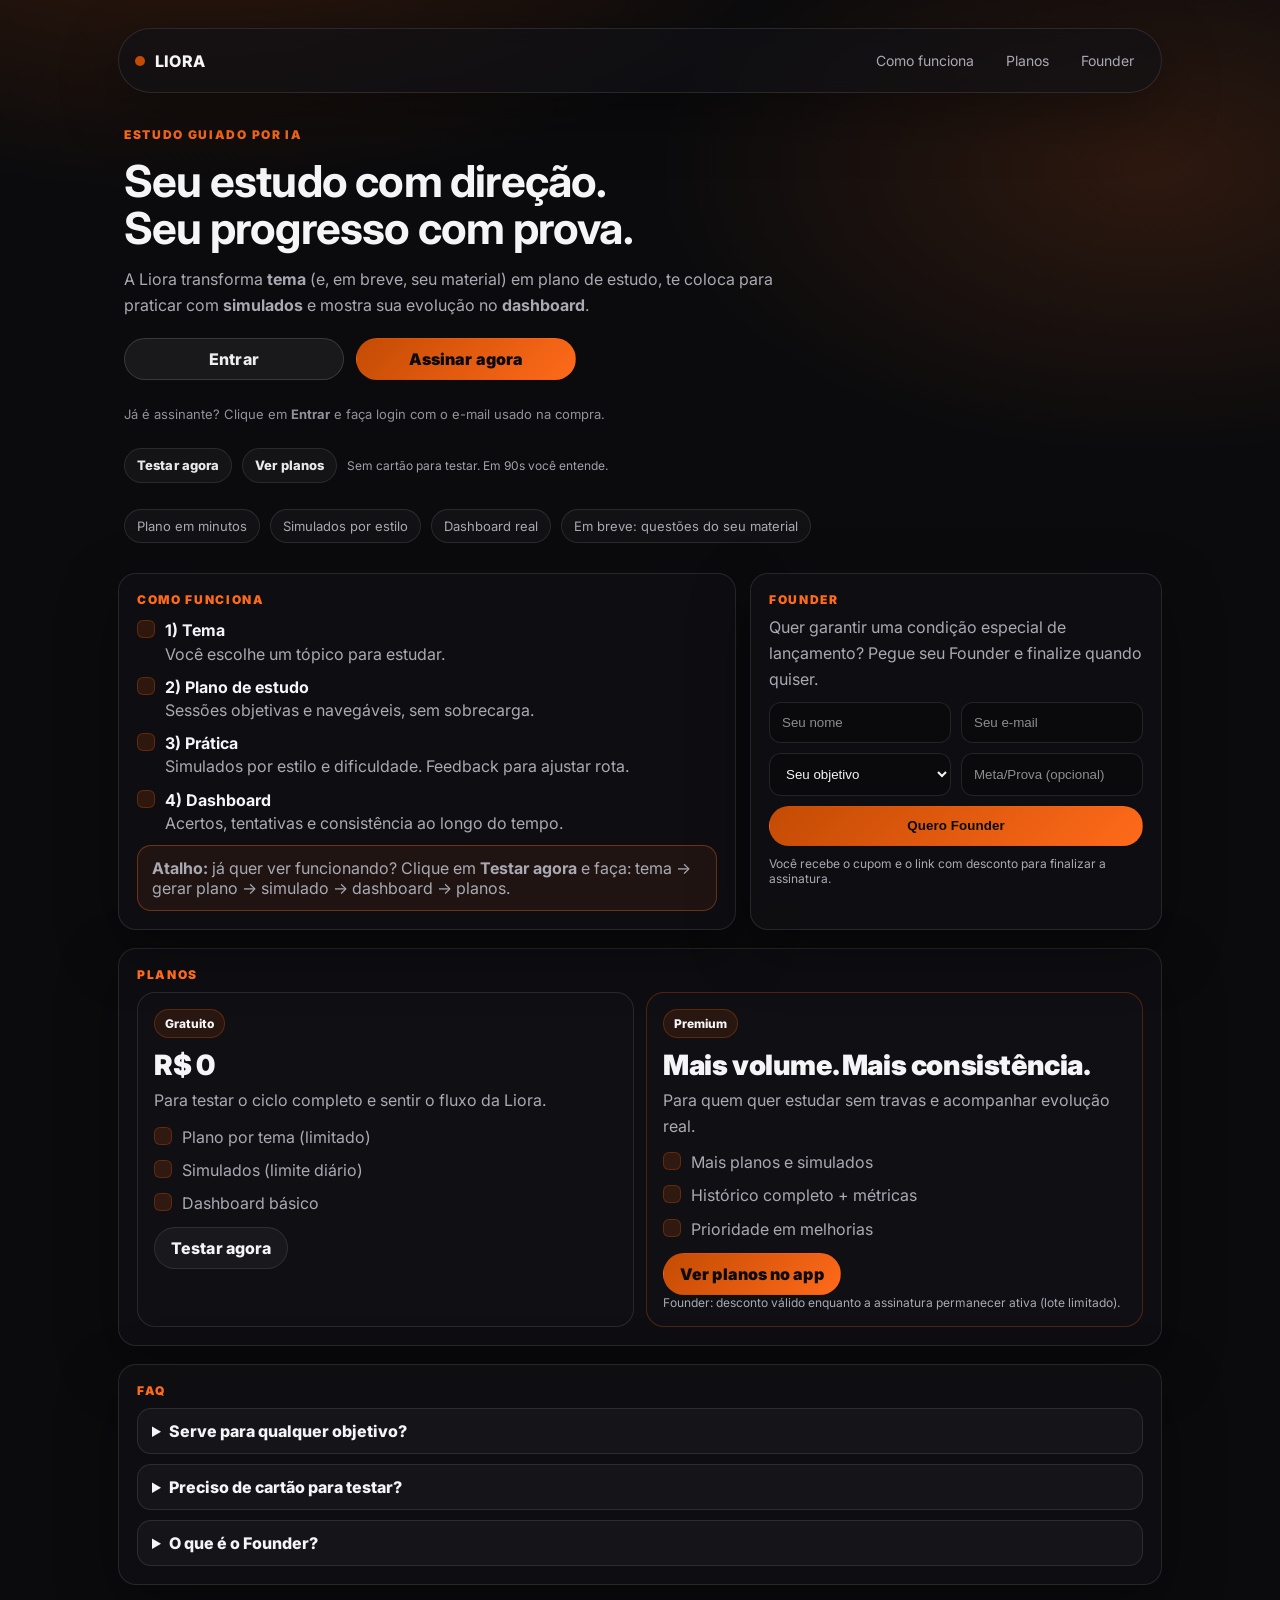
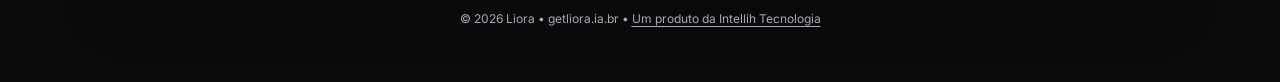
==== commit 178cf023: "Update index.html" ====
--- a/public/index.html
+++ b/public/index.html
@@ -789,52 +789,5 @@
       });
     });
   </script>
-
-<!-- =========================================================
-🤖 Assistente da Liora — MVP
-Colar no final do <body>
-========================================================= -->
-<button id="lioraAssistBtn" class="liora-assist-btn" aria-label="Abrir assistente da Liora">
-  ✨ Ajuda
-</button>
-
-<div id="lioraAssistModal" class="liora-assist-modal" aria-hidden="true">
-  <div class="liora-assist-backdrop" data-close-assist="true"></div>
-
-  <section class="liora-assist-panel" role="dialog" aria-modal="true" aria-labelledby="lioraAssistTitle">
-    <header class="liora-assist-header">
-      <div>
-        <div class="liora-assist-kicker">Assistente da Liora</div>
-        <h3 id="lioraAssistTitle">Como posso te ajudar?</h3>
-      </div>
-      <button class="liora-assist-close" id="lioraAssistClose" aria-label="Fechar assistente">×</button>
-    </header>
-
-    <div class="liora-assist-body">
-      <div id="lioraAssistMessages" class="liora-assist-messages"></div>
-
-      <div id="lioraAssistQuickActions" class="liora-assist-quick-actions">
-        <button class="liora-chip" data-assist-prompt="Como começar">Como começar</button>
-        <button class="liora-chip" data-assist-prompt="Como usar PDF">Como usar PDF</button>
-        <button class="liora-chip" data-assist-prompt="Como funciona o simulado">Como funciona o simulado</button>
-        <button class="liora-chip" data-assist-prompt="Diferença entre Free e Premium">Diferença entre Free e Premium</button>
-        <button class="liora-chip" data-assist-prompt="Tenho pouco tempo hoje">Tenho pouco tempo hoje</button>
-      </div>
-    </div>
-
-    <footer class="liora-assist-footer">
-      <form id="lioraAssistForm" class="liora-assist-form">
-        <input
-          id="lioraAssistInput"
-          class="liora-assist-input"
-          type="text"
-          placeholder="Digite sua dúvida sobre a Liora..."
-          autocomplete="off"
-        />
-        <button type="submit" class="liora-assist-send">Enviar</button>
-      </form>
-    </footer>
-  </section>
-</div>
 </body>
 </html>
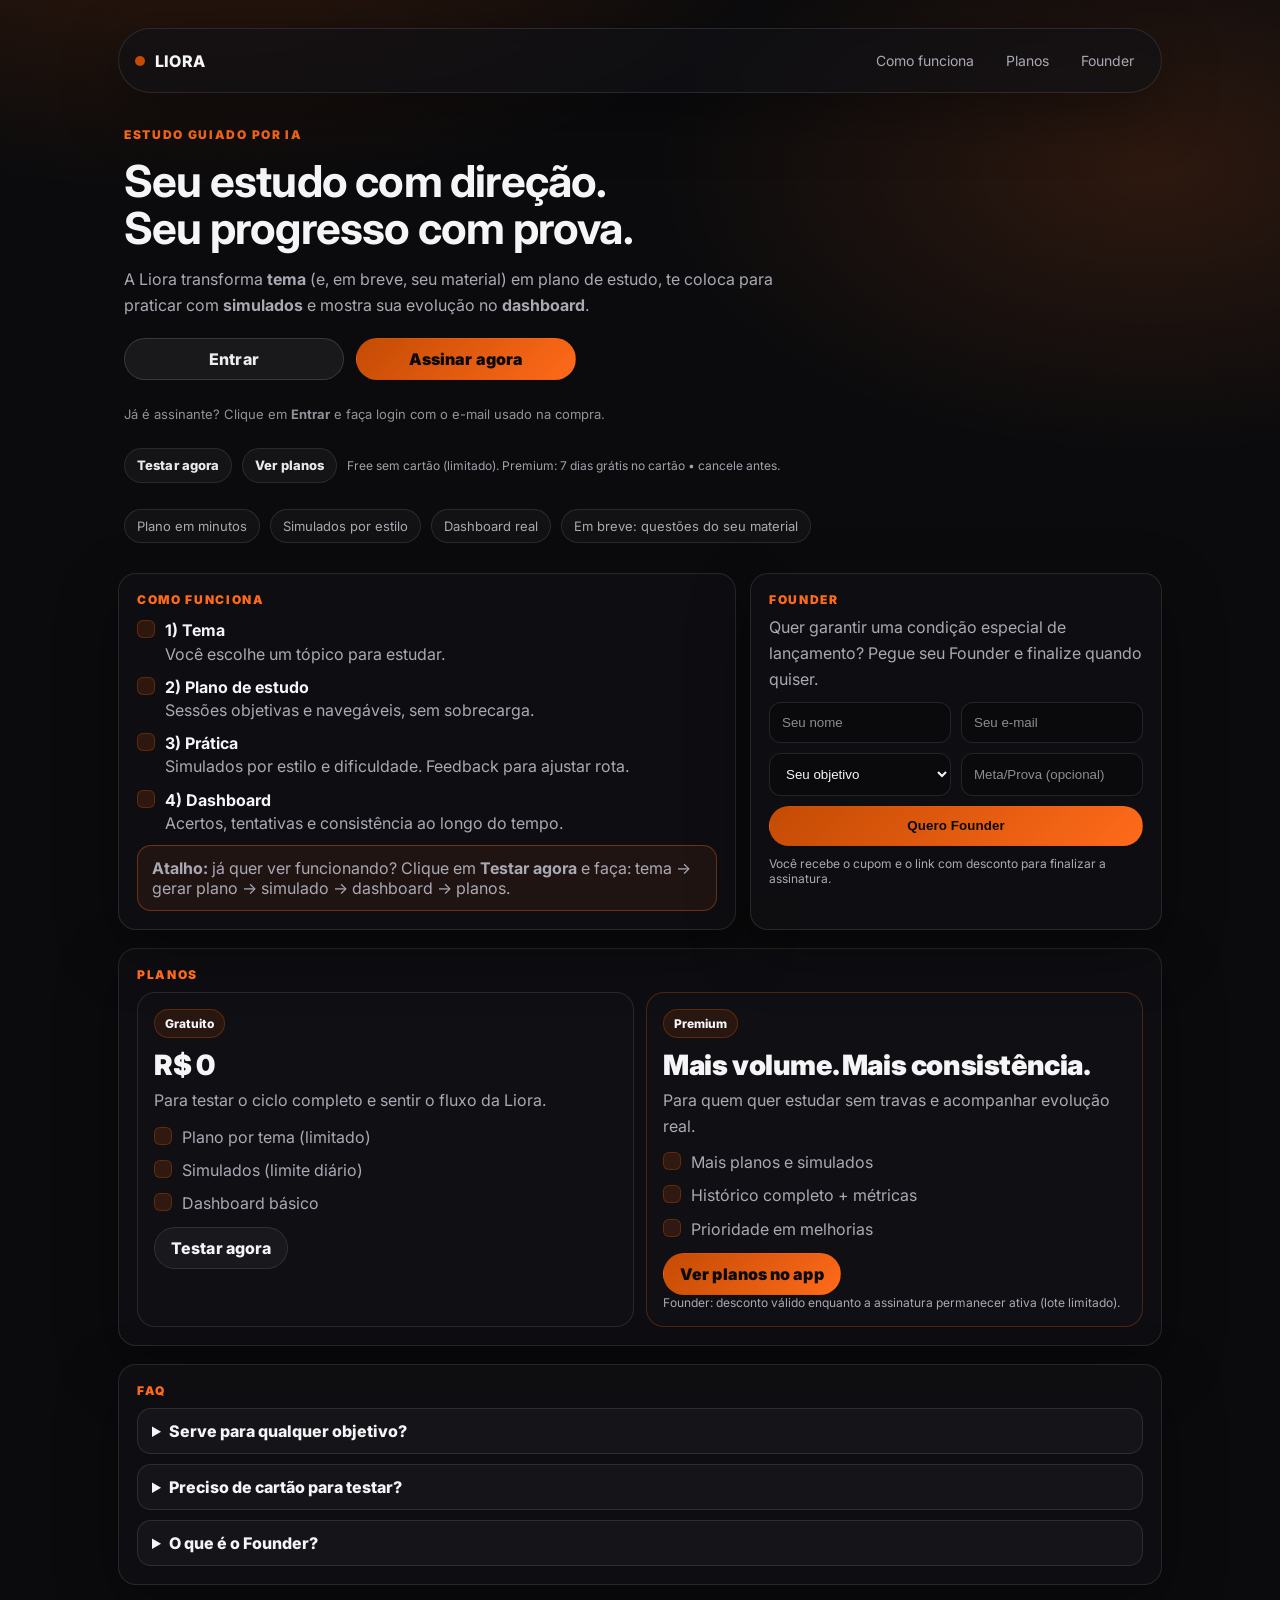
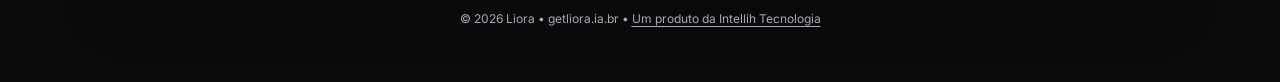
==== commit 4da14f61: "Update index.html" ====
--- a/public/index.html
+++ b/public/index.html
@@ -362,7 +362,7 @@
           Ver planos
         </a>
 
-        <span class="tiny">Sem cartão para testar. Em 90s você entende.</span>
+        <span class="tiny">Free sem cartão (limitado). Premium: 7 dias grátis no cartão • cancele antes.</span>
       </div>
 
       <div class="pillRow">
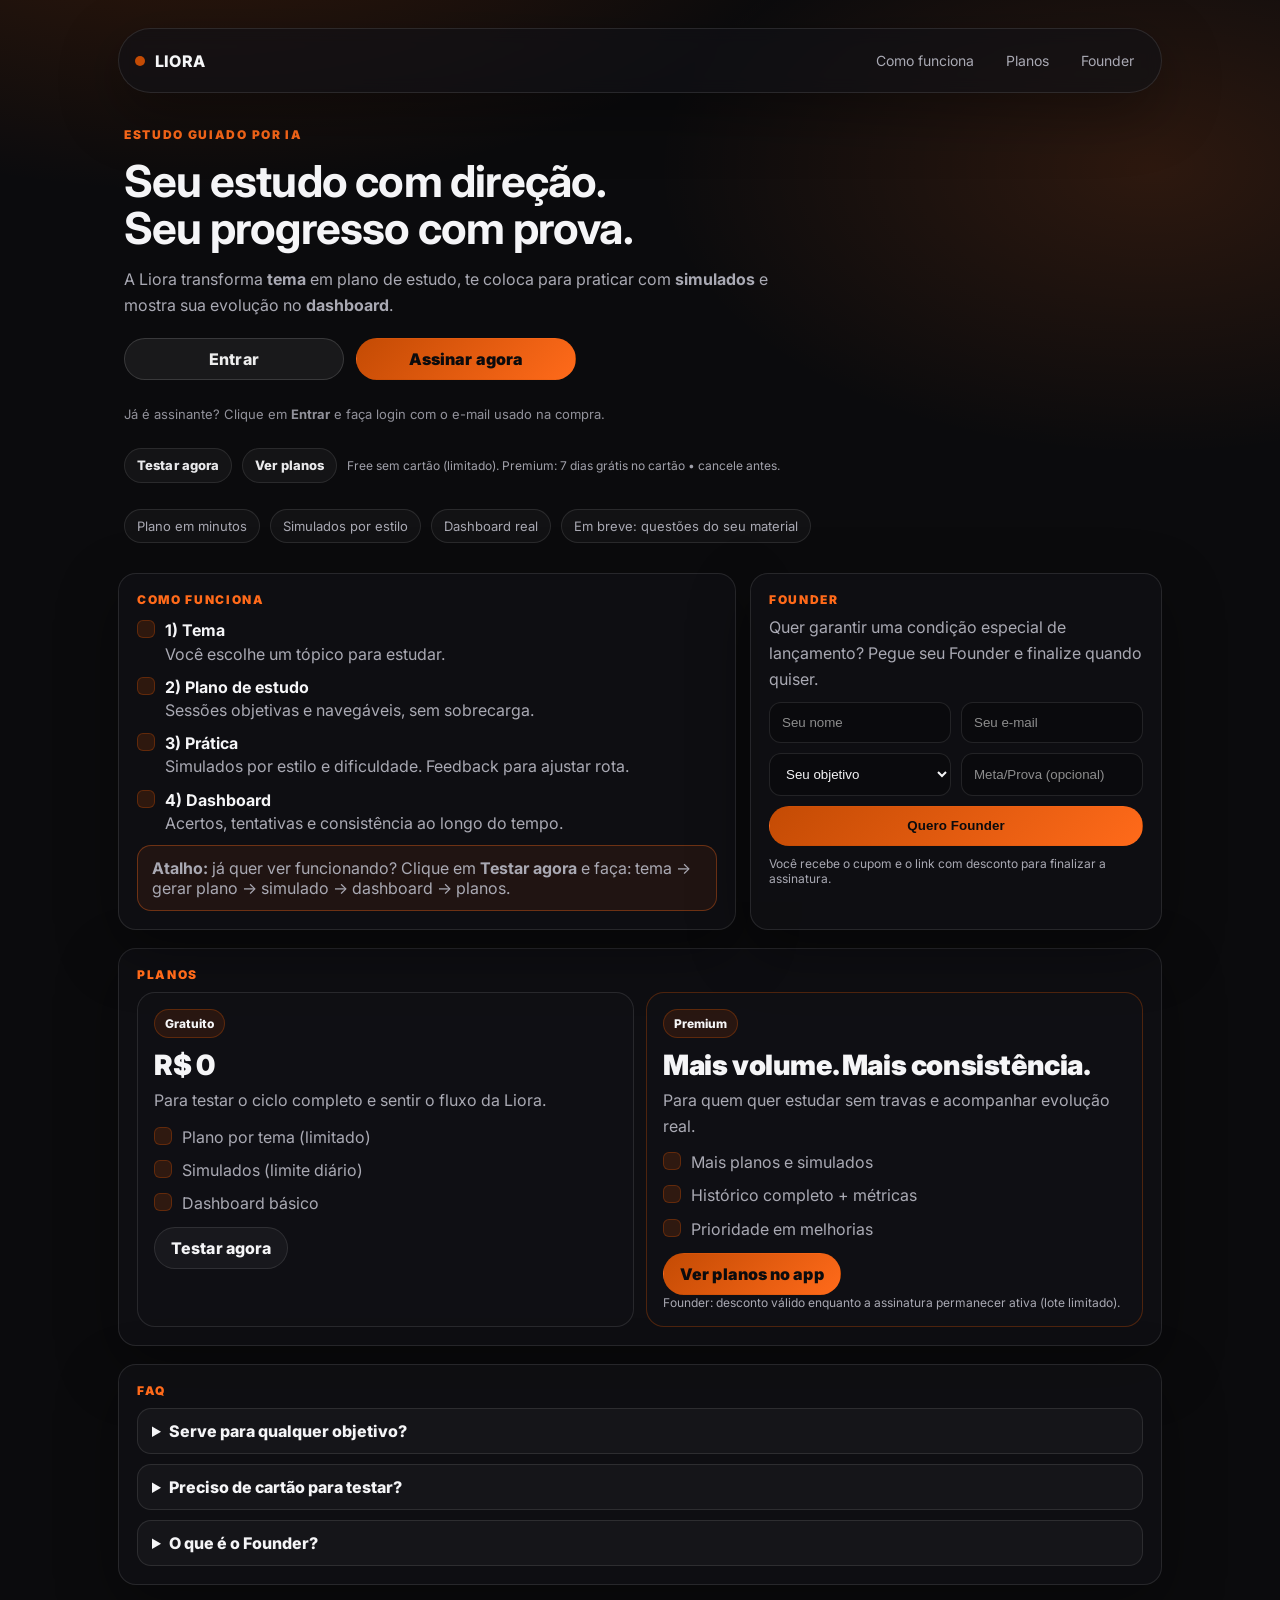
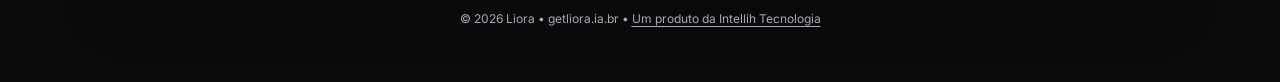
==== commit 294286f4: "Update index.html" ====
--- a/public/index.html
+++ b/public/index.html
@@ -326,7 +326,7 @@
       <div class="kicker">Estudo guiado por IA</div>
       <h1>Seu estudo com direção.<br>Seu progresso com prova.</h1>
       <p class="sub">
-        A Liora transforma <strong>tema</strong> (e, em breve, seu material) em plano de estudo,
+        A Liora transforma <strong>tema</strong> em plano de estudo,
         te coloca para praticar com <strong>simulados</strong> e mostra sua evolução no <strong>dashboard</strong>.
       </p>
 
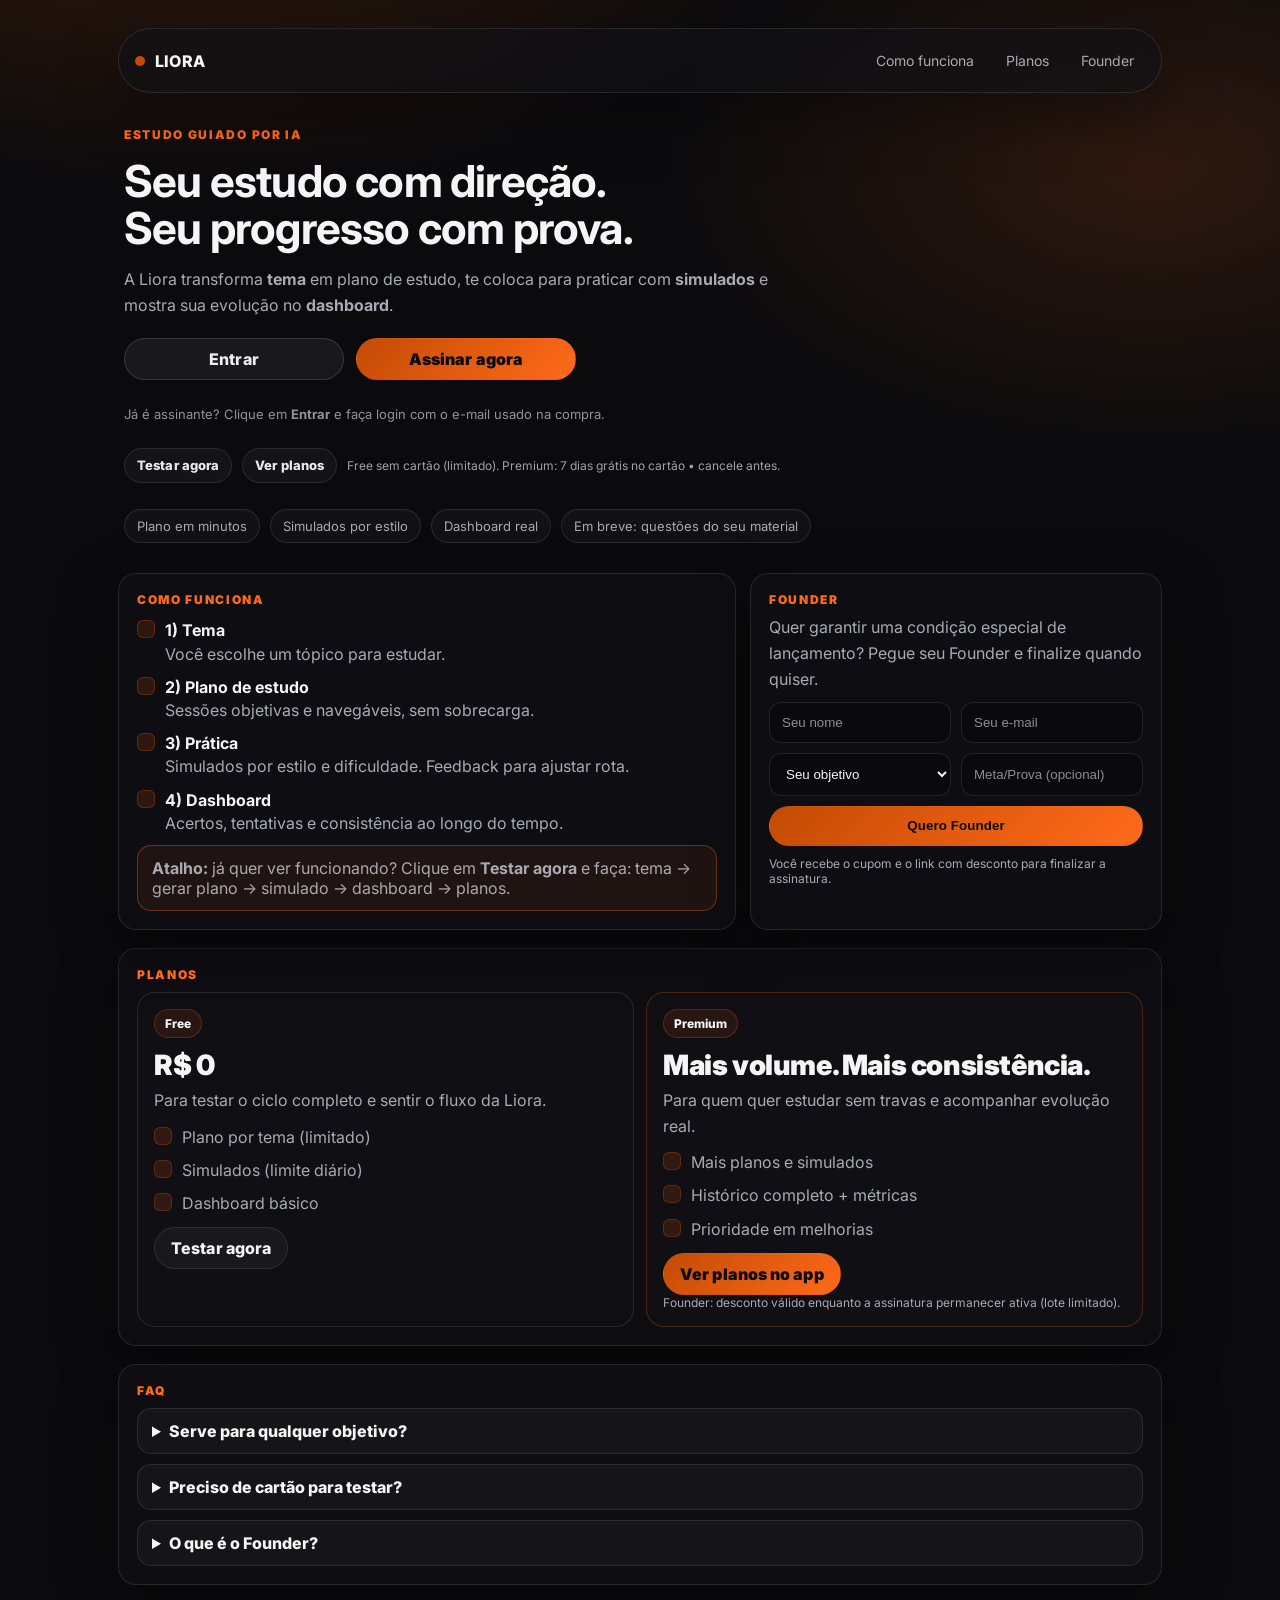
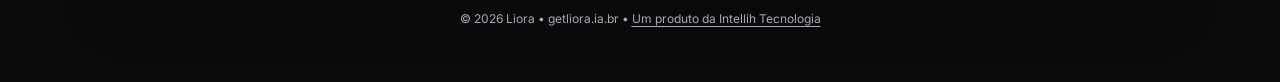
==== commit 780b7fb2: "Update index.html" ====
--- a/public/index.html
+++ b/public/index.html
@@ -429,7 +429,7 @@
 
       <div class="pricing">
         <div class="price">
-          <div class="tag">Gratuito</div>
+          <div class="tag">Free</div>
           <div class="big">R$ 0</div>
           <p class="sub">Para testar o ciclo completo e sentir o fluxo da Liora.</p>
           <ul class="list">
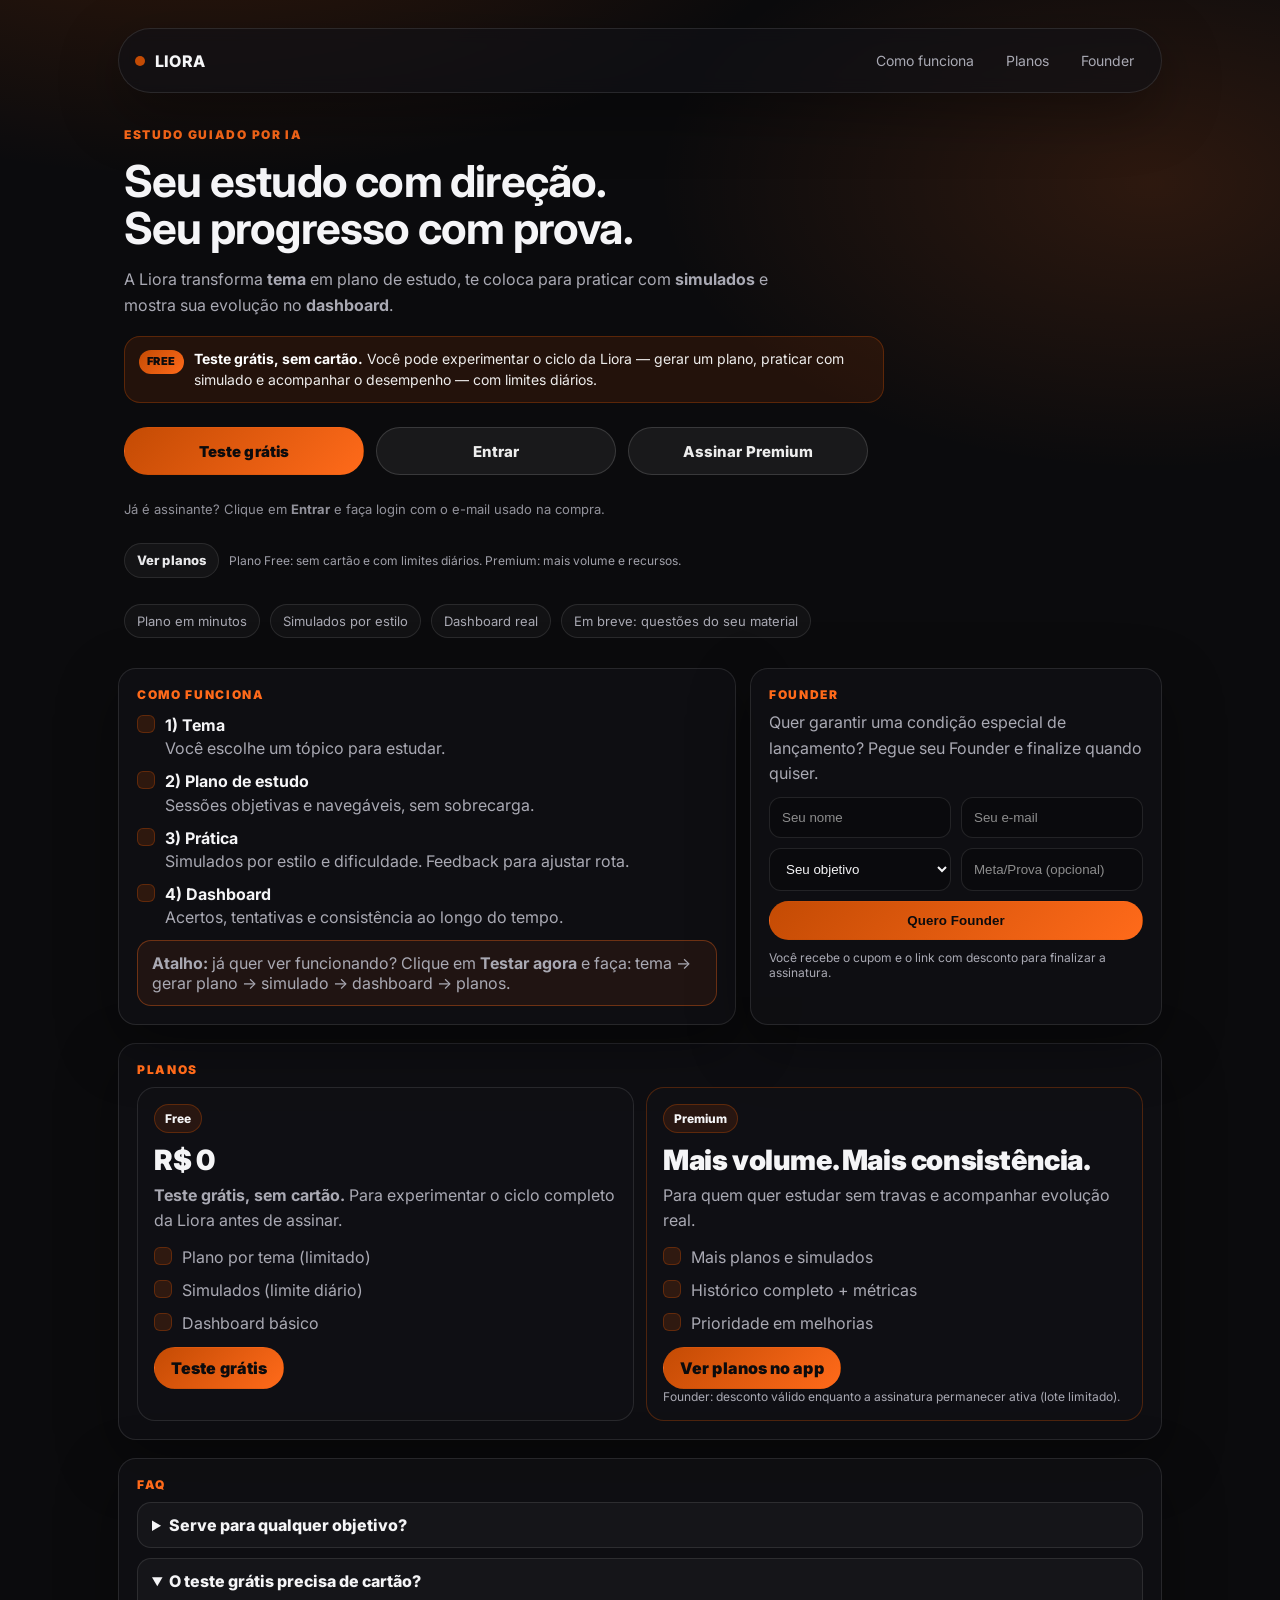
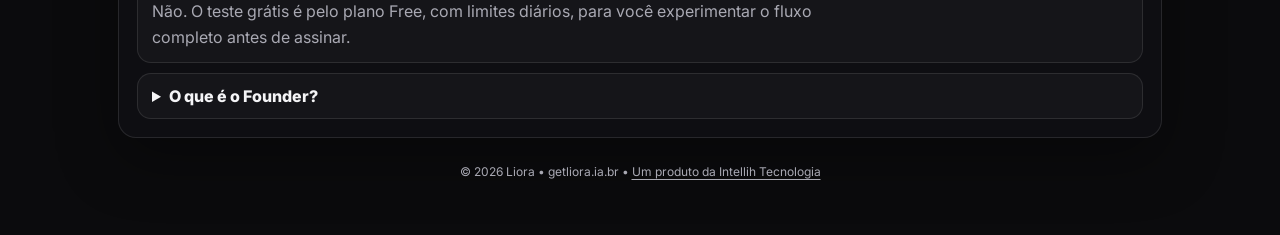
==== commit 37ce8d17: "Update index.html" ====
--- a/public/index.html
+++ b/public/index.html
@@ -4,14 +4,14 @@
   <meta charset="utf-8" />
   <meta name="viewport" content="width=device-width, initial-scale=1" />
   <title>Liora — Estudo guiado por IA</title>
-  <meta name="description" content="Transforme um tema em plano, pratique com simulados e acompanhe evolução no dashboard. Liora: estudo guiado por IA." />
+  <meta name="description" content="Teste grátis a Liora, sem cartão. Transforme um tema em plano, pratique com simulados e acompanhe evolução no dashboard." />
   <meta name="theme-color" content="#0b0b0d" />
 
   <link rel="icon" href="/favicon.ico" />
 
   <!-- Open Graph -->
   <meta property="og:title" content="Liora — Estudo guiado por IA" />
-  <meta property="og:description" content="Plano + Simulados + Dashboard. Estude com direção e consistência." />
+  <meta property="og:description" content="Teste grátis, sem cartão. Plano + Simulados + Dashboard para estudar com direção." />
   <meta property="og:type" content="website" />
 
   <!-- Fonte -->
@@ -146,6 +146,42 @@
       padding:10px 12px;
       font-size:13px;
     }
+    .btnHero{
+      min-width:240px;
+      min-height:48px;
+      font-size:15px;
+    }
+    .freeNotice{
+      display:flex;
+      gap:10px;
+      align-items:flex-start;
+      max-width:760px;
+      padding:12px 14px;
+      border-radius:16px;
+      border:1px solid rgba(196,75,4,.35);
+      background: rgba(196,75,4,.13);
+      color: rgba(255,255,255,.92);
+      font-size:14px;
+      line-height:1.45;
+      margin-top:2px;
+    }
+    .freeNotice strong{color:#fff}
+    .freeBadge{
+      display:inline-flex;
+      align-items:center;
+      justify-content:center;
+      min-width:34px;
+      height:24px;
+      padding:0 8px;
+      border-radius:999px;
+      background: linear-gradient(135deg, #c44b04, #ff6a1a);
+      color:#0b0b0d;
+      font-size:11px;
+      font-weight:950;
+      letter-spacing:.04em;
+      flex:0 0 auto;
+      margin-top:1px;
+    }
 
     .tiny{font-size:12px; color:var(--muted)}
     .pillRow{display:flex; gap:10px; flex-wrap:wrap; margin-top:10px}
@@ -330,22 +366,32 @@
         te coloca para praticar com <strong>simulados</strong> e mostra sua evolução no <strong>dashboard</strong>.
       </p>
 
-      <div class="ctaRow" style="display:flex; gap:12px; flex-wrap:wrap; align-items:center; margin-top:4px;">
-        <a href="/app#login" class="btn btnSecondary" style="min-width:220px; text-align:center;">
+      <div class="freeNotice" role="note" aria-label="Teste grátis da Liora">
+        <span class="freeBadge">FREE</span>
+        <div>
+          <strong>Teste grátis, sem cartão.</strong> Você pode experimentar o ciclo da Liora — gerar um plano, praticar com simulado e acompanhar o desempenho — com limites diários.
+        </div>
+      </div>
+
+      <div class="ctaRow" style="display:flex; gap:12px; flex-wrap:wrap; align-items:center; margin-top:8px;">
+        <a class="btn btnPrimary btnHero" id="btnTestar" href="/app#home" data-ev="cta_testar_gratis">
+          Teste grátis
+        </a>
+
+        <a href="/app#login" class="btn btnSecondary btnHero" data-ev="cta_entrar">
           Entrar
         </a>
 
         <a
           href="https://pay.hotmart.com/I104401854N"
-          class="btn btnPrimary js-meta-checkout"
-          style="min-width:220px; text-align:center;"
+          class="btn btnSecondary btnHero js-meta-checkout"
           target="_blank"
           rel="noopener noreferrer"
           data-offer="monthly"
           data-checkout-name="Liora Mensal"
           data-checkout-url="https://pay.hotmart.com/I104401854N"
         >
-          Assinar agora
+          Assinar Premium
         </a>
       </div>
 
@@ -354,15 +400,11 @@
       </div>
 
       <div class="ctaRow" style="display:flex; gap:10px; flex-wrap:wrap; margin-top:10px; opacity:.95;">
-        <a class="btn btnSmall" id="btnTestar" href="/app#home" data-ev="cta_testar">
-          Testar agora
-        </a>
-
         <a class="btn btnSmall" href="/app#pricing" data-ev="cta_planos">
           Ver planos
         </a>
 
-        <span class="tiny">Free sem cartão (limitado). Premium: 7 dias grátis no cartão • cancele antes.</span>
+        <span class="tiny">Plano Free: sem cartão e com limites diários. Premium: mais volume e recursos.</span>
       </div>
 
       <div class="pillRow">
@@ -431,14 +473,14 @@
         <div class="price">
           <div class="tag">Free</div>
           <div class="big">R$ 0</div>
-          <p class="sub">Para testar o ciclo completo e sentir o fluxo da Liora.</p>
+          <p class="sub"><strong>Teste grátis, sem cartão.</strong> Para experimentar o ciclo completo da Liora antes de assinar.</p>
           <ul class="list">
             <li class="li"><span class="check"></span><div>Plano por tema (limitado)</div></li>
             <li class="li"><span class="check"></span><div>Simulados (limite diário)</div></li>
             <li class="li"><span class="check"></span><div>Dashboard básico</div></li>
           </ul>
           <div class="ctaRow" style="margin-top:12px;">
-            <a class="btn" href="/app#home" data-ev="pricing_testar">Testar agora</a>
+            <a class="btn btnPrimary" href="/app#home" data-ev="pricing_testar_gratis">Teste grátis</a>
           </div>
         </div>
 
@@ -470,10 +512,10 @@
             Sim. O ciclo é universal: plano por tema + prática + revisão por métricas.
           </div>
         </details>
-        <details>
-          <summary>Preciso de cartão para testar?</summary>
+        <details open>
+          <summary>O teste grátis precisa de cartão?</summary>
           <div class="sub" style="margin-top:8px;">
-            Não. O gratuito é para você experimentar o fluxo completo antes de assinar.
+            Não. O teste grátis é pelo plano Free, com limites diários, para você experimentar o fluxo completo antes de assinar.
           </div>
         </details>
         <details>
